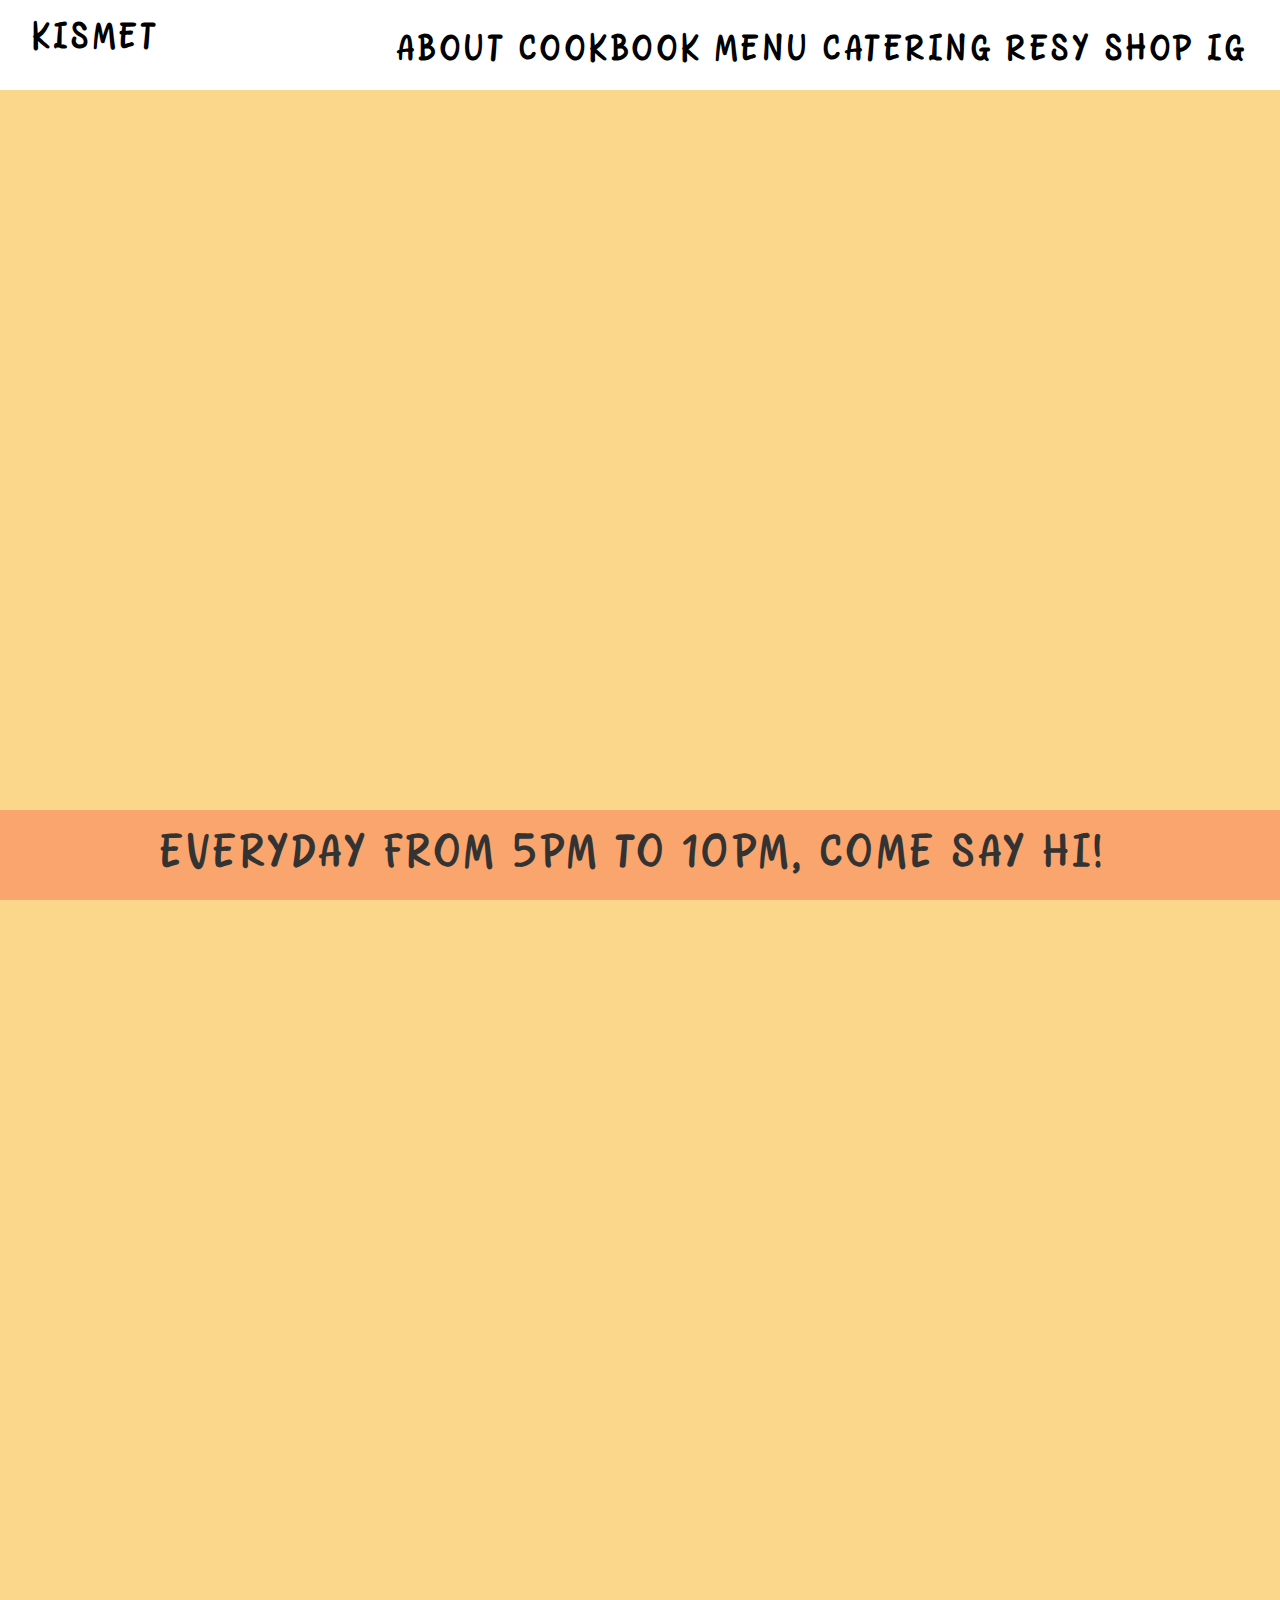
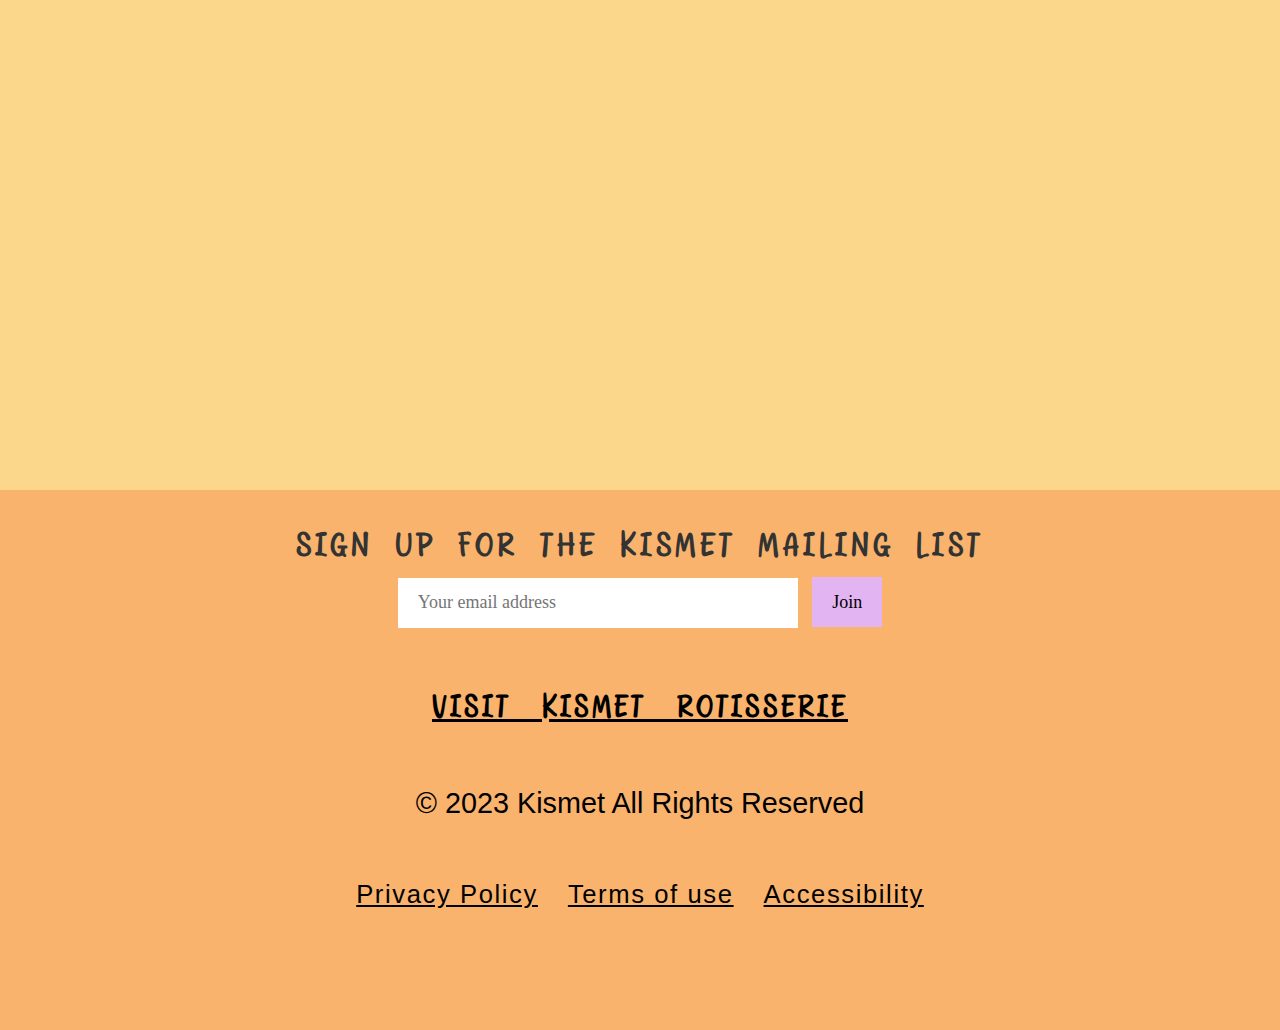
==== cookbook.html @ 77f4cd4a "Additional pages added" ====
<!DOCTYPE html>
<html lang="en">
  <head>
    <meta charset="UTF-8" />
    <meta name="viewport" content="width=device-width, initial-scale=1.0" />
    <link rel="stylesheet" href="style.css" />
    <title>Cookbook</title>
  </head>
  <body id="cookbook">
    <div class="container">
      <header>
        <nav>
          <div class="logo">
            <a href="./index.html" class="kismetla">kismet</a>
          </div>
          <div class="navbar">
            <a href="./about.html" class="kismetla">about</a>
            <a href="#" class="kismetla">Cookbook</a>
            <a href="#" class="kismetla">Menu</a>
            <a href="#" class="kismetla">Catering</a>
            <a href="#" class="kismetla">Resy</a>
            <a href="#" class="kismetla">Shop</a>
            <a href="#" class="kismetla">Ig</a>
          </div>
          <div class="hambuger">
            <div class="line"></div>
            <div class="line"></div>
          </div>
        </nav>
      </header>

      <div class="hambuger-menu">
        <div class="menu">
          <a href="./about.html" class="kismetla">about</a>
        </div>
        <div class="menu">
          <a href="./cookbook.html" class="kismetla">Cookbook</a>
        </div>
        <div class="menu">
          <a href="#" class="kismetla">Menu</a>
        </div>
        <div class="menu">
          <a href="#" class="kismetla">Catering</a>
        </div>
        <div class="menu">
          <a href="#" class="kismetla">Resy</a>
        </div>
        <div class="menu">
          <a href="#" class="kismetla">Shop</a>
        </div>
        <div class="menu">
          <a href="#" class="kismetla">Ig</a>
        </div>
      </div>

      <section>
        
      </section>

      <footer>
        <div class="footer-top">
          <form action="get">
            <h1>sign up for the kismet mailing list</h1>
            <input
              type="email"
              name="email"
              id="email"
              placeholder="Your email address"
            />
            <input
              type="submit"
              name="submit"
              value="Join"
              class="submit-button w-button"
            />
          </form>

          <div class="visit">
            <p>visit kismet rotisserie</p>
          </div>

          <div class="copywright">
            <p>© 2023 Kismet All Rights Reserved</p>
          </div>
        </div>

        <div class="footer-bottom">
          <div class="links">
            <a href="#">Privacy Policy</a>
            <a href="#">Terms of use</a>
            <a href="#">Accessibility</a>
          </div>
        </div>
      </footer>

      <div class="bottom-slider">
        <div class="slider-track">
          <div class="slide">
            <p class="kismetla slider">
              everyday from 5pm to 10pm, come say hi!
            </p>
          </div>

          <div class="slide">
            <p class="kismetla slider">
              everyday from 5pm to 10pm, come say hi!
            </p>
          </div>

          <div class="slide">
            <p class="kismetla slider">
              everyday from 5pm to 10pm, come say hi!
            </p>
          </div>
        </div>
      </div>
    </div>

    <script>
      const hambuger = document.querySelector(".hambuger");
      const hambugerMenu = document.querySelector(".hambuger-menu");

      hambuger.addEventListener("click", () => {
        hambuger.classList.toggle("active");
        hambugerMenu.classList.toggle("active");
      });
    </script>
  </body>
</html>
---- style.css ----
* {
    margin: 0;
    padding: 0;
    box-sizing: border-box;
}

@font-face {
    font-family: 'kismetla';
    src: url('lightstories-webfont.woff2') format('woff2');
    font-display: swap;
}

body {
    height: auto;
    font-family: sans-serif;
    background-color: #fad78a;
    position: relative;
}

header {
    width: 100%;
    height: 10vh;
    background-color: white;
    display: flex;
    justify-content: center;
    align-items: center;
    position: sticky;
    top: 0;
    z-index: 2;
}

nav {
    height: 50px;
    width: 95%;
    display: flex;
    justify-content: space-between;
}

nav .logo {
    width: fit-content;
    height: inherit;
}

.kismetla {
    font-family: 'kismetla';
    font-size: 35px;
    text-transform: uppercase;
    font-weight: 600;
    letter-spacing: 4.5px;
}

.kismetla:hover {
    font-style: italic;
}

.navbar {
    width: 70%;
    height: inherit;
    display: flex;
    justify-content: space-between;
    align-items: end;
}

nav a {
    text-decoration: none;
    color: inherit;
}

.hambuger,
.hambuger-menu {
    display: none;
}

.hero {
    height: 80vh;
    width: 100%;
    display: flex;
    justify-content: space-between;
    z-index: 1;
}

.hero .left {
    width: 53%;
    position: relative;
}

.hero .left .text {
    height: fit-content;
    padding: 50px;
    font-family: sans-serif;
    display: flex;
    gap: 30px;
    flex-direction: column;
    justify-content: space-between;
    position: absolute;
    bottom: 10%;
}

.hero .left .text h1 {
    font-size: 52px;
    font-weight: 400;
    text-align: left;
    line-height: 64px;
}

.hero .left .text a {
    width: fit-content;
    text-decoration: none;
    color: inherit;
    font-family: Arial, Helvetica, sans-serif;
    font-size: 60px;
    font-weight: 700;
}

.hero .right {
    width: 47%;
    background: url(./Assets/right-background.jpg);
    background-repeat: no-repeat;
    background-size: 100% 100%;
    background-position: top;
}

.hero .right:hover {
    border-top-left-radius: 30%;
    border-top-right-radius: 30%;
}

.bottom-slider {
    height: 10vh;
    width: 100%;
    overflow: hidden;
    background-color: #f9a56d;
    display: flex;
    align-items: center;
    position: fixed;
    bottom: 0;
}

.bottom-slider .slider-track {
    animation: scrollLeft 40s linear infinite;
    display: flex;
    width: calc(950px * 3);
}

.bottom-slider .slider-track .slide {
    width: fit-content;
    margin: 0 10rem;
}

.kismetla.slider {
    width: 950px;
    font-size: 45px;
    line-height: 60px;
    color: #333;
}

.kismetla.slider:hover {
    font-style: normal;
}

@keyframes scrollLeft {
    0% {
        transform: translateX(0);
    }

    100% {
        transform: translateX(calc(-950px * 2));
    }
}

.logo-slider {
    height: 20vh;
    width: 100%;
    margin: auto;
    display: flex;
    align-items: center;
    overflow: hidden;
    position: relative;
}

.logo-slider img.invert {
    filter: invert();
}

.logo-slider img {
    width: 150px;
    height: 40px;
}

.logo-slider .slide-track {
    animation: scroll 40s linear infinite;
    display: flex;
    width: calc(150px * 15);
}

.logo-slider .slide-track .slide {
    height: 40px;
    width: 150px;
    margin: 0 3rem;
}

@keyframes scroll {
    0% {
        transform: translateX(calc(-150px * 7));
    }

    100% {
        transform: translateX(0);
    }
}

section {
    width: 100%;
    height: 160vh;
    background-color: #8796d9;
    display: flex;
    flex-direction: column;
}

section .first {
    height: 80vh;
    width: inherit;
    padding: 40px;
    display: flex;
    justify-content: space-between;
}

section .first .left {
    width: 50%;
    background-image: url(./Assets/section-left.png);
    background-repeat: no-repeat;
    background-size: 100% 100%;
}

section .first .right {
    width: 50%;
    position: relative;
}

section .first .right article {
    width: 610px;
    display: flex;
    flex-direction: column;
    gap: 35px;
    position: absolute;
    top: 50%;
    left: 50%;
    transform: translate(-50%, -50%);
}

article h2 {
    font-weight: 400;
    font-size: 3.2rem;
    line-height: 3.8rem;
}

article p {
    font-size: 1.8rem;
    font-weight: 300;
    line-height: 2.4rem;
}

article a {
    font-weight: 500;
    width: fit-content;
    font-size: 2rem;
    color: inherit;
    text-decoration: none;
}

section .second {
    width: inherit;
    height: 80vh;
    display: flex;
    justify-content: space-between;
}

section .second .left {
    width: 50%;
    position: relative;
}

section .second .left article {
    width: 610px;
    display: flex;
    flex-direction: column;
    gap: 35px;
    position: absolute;
    top: 50%;
    left: 50%;
    transform: translate(-50%, -50%);
}

section .second .right {
    width: 50%;
    background-image: url(./Assets/section-right.png);
    background-repeat: no-repeat;
    background-size: contain;
    background-position: center;
}

footer {
    background-color: rgb(249, 179, 109);
    height: 60vh;
    width: inherit;
    padding: 40px 40px 110px;
    display: flex;
    flex-direction: column;
    justify-content: space-between;
    align-items: center;
}

.footer-top {
    width: 100%;
    height: 290px;
    display: flex;
    flex-direction: column;
    justify-content: space-between;
}

form {
    height: 100px;
    width: inherit;
    text-align: center;
    display: block;
}

form h1 {
    text-transform: uppercase;
    font-family: 'kismetla';
    letter-spacing: 4px;
    word-spacing: 10px;
    color: rgb(51, 51, 51);
    margin-bottom: 12px;
}

form #email {
    border: none;
    outline: none;
    width: 400px;
    height: 50px;
    margin-right: 10px;
    font-family: serif;
    font-size: 18px;
    display: inline-block;
    padding: 15px 20px;
}

input.w-button {
    appearance: button;
}

.submit-button {
    border: none;
    outline: none;
    background-color: #e2b4f2;
    height: 50px;
    font-size: 18px;
    padding: 15px 20px;
    font-family: Cambria, Cochin, serif;
}

.visit {
    width: inherit;
    height: fit-content;
}

.visit p {
    text-align: center;
    font-family: 'kismetla';
    font-size: 30px;
    font-weight: 600;
    text-transform: uppercase;
    text-decoration: underline;
    word-spacing: 20px;
    letter-spacing: 3px;
}

.copywright {
    width: inherit;
    height: fit-content;
}

.copywright p {
    text-align: center;
    font-size: 1.8rem;
    font-weight: 300;
    font-family: 'Segoe UI', sans-serif;
}

.footer-bottom {
    width: 100%;
    height: 40px;
    display: flex;
    justify-content: center;
}

.footer-bottom .links {
    display: flex;
    gap: 30px;
}

.footer-bottom .links a {
    color: inherit;
    font-size: 1.6rem;
    letter-spacing: 0.1rem;
}

/* 
DESKTOP = ABOUT
*/

#about section {
    height: 2000px;
    width: 100%;
    text-align: center;
    background-color: #fad78a;
    align-items: center;
}

#about section .about {
    width: 700px;
    height: inherit;
    display: flex;
    flex-direction: column;
    justify-content: space-evenly;
}

#about section .about-img {
    width: inherit;
    height: 800px;
    display: flex;
    flex-direction: column;
    justify-content: space-between;
}

.kismetla.bold {
    font-size: 48px;
}

#about section .about-img .img {
    height: 700px;
    width: inherit;
    border-radius: 50%;
    background: url(./Assets/aboutImage.png);
    background-repeat: no-repeat;
    background-size: cover;
}

#about section .about .address {
    height: 580px;
    width: inherit;
    font-family: monospace;
    font-size:54px;
    display: flex;
    flex-direction: column;
    justify-content: space-between;
    margin-bottom: 150px;
}

#about section .about .address h2 {
    font: inherit;
}

#about section .about .address a {
    color: inherit;
}

#about section .about .address a:last-child {
    font-size: 50px;
}

#about section .about .press {
    height: 190px;
    width: inherit;
    display: flex;
    flex-direction: column;
    justify-content: space-between;
}

#about section .about .click-here {
    font-family: monospace;
    font-size: 30px;
    display: flex;
    flex-direction: column;
    gap: 25px;
}

#about section .about .click-here h2 {
    font: inherit;
}

#about section .about .click-here a {
    color: inherit;
}

/* 
DESKTOP = COOKBOOK
*/

#cookbook section {
    height: 2000px;
    width: 100%;
    text-align: center;
    background-color: #fad78a;
    align-items: center;
}






















@media screen and (max-width:430px) {
    .navbar {
        display: none;
    }

    body {
        position: relative;
    }

    header {
        position: sticky;
    }

    nav {
        height: 35px;
        width: 90%;
        align-items: center;
    }

    .hambuger {
        display: block;
        width: 30px;
        height: 12px;
        position: relative;
    }

    .line {
        width: 30px;
        height: 3px;
        background-color: black;
        position: absolute;
    }

    .line:last-child {
        bottom: 0;
    }

    .kismetla {
        font-size: 30px;
    }

    .hero {
        flex-direction: column-reverse;
    }

    .hero .right {
        width: 100%;
        height: 60vh;
    }

    .hero .left {
        width: 100%;
        height: 20vh;
    }

    .hero .left .text {
        padding: 10px;
        gap: 10px;
        position: initial;
    }

    .hero .left .text h1 {
        font-size: 1.4rem;
        line-height: 2rem;
    }

    .hero .left .text a {
        font-size: 25px;
    }

    .bottom-slider {
        bottom: 0%;
    }

    .kismetla.slider {
        font-size: 25px;
        width: 690px;
        line-height: 30px;
    }

    .bottom-slider .slider-track .slide {
        margin: 0 5rem;
    }

    .bottom-slider .slider-track {
        width: calc(690px * 3);
    }

    @keyframes scrollLeft {
        0% {
            transform: translateX(0);
        }

        100% {
            transform: translateX(calc(-610px * 2));
        }
    }

    .logo-slider .slide-track {
        animation: scroll 80s linear infinite;
        width: calc(120px* 15);
    }

    .logo-slider .slide-track .slide {
        width: fit-content;
    }

    .logo-slider img {
        width: 120px;
    }

    section {
        height: fit-content;
        font-family: 'Segoe UI', sans-serif
    }

    section .first {
        height: auto;
        padding: 50px 15px;
        flex-direction: column;
        gap: 30px;
    }

    section .first .left {
        height: 40vh;
        width: 100%;
    }

    section .first .right {
        height: 600px;
        width: 100%;
    }

    section .first .right article {
        width: 100%;
        gap: 10px;
        padding: 0 10px;
    }

    article h2 {
        font-size: 25px;
        line-height: 2.4rem;
    }

    article p {
        font-family: inherit;
    }

    article a {
        font-size: 18px;
    }

    section .second {
        height: 750px;
        padding: 0 25px;
        flex-direction: column;
        justify-content: space-evenly;
    }

    section .second .left {
        width: 100%;
    }

    section .second .right {
        width: 100%;
        height: 230px;
    }

    section .second .left article {
        width: 100%;
        position: initial;
        transform: initial;
    }

    footer {
        height: 690px;
        background-color: #f9a56d;
    }

    form {
        height: 220px;
    }

    form h1 {
        font-size: 30px;
        line-height: 30px;
    }

    form #email {
        width: inherit;
    }

    .submit-button {
        margin-top: 19px;
    }

    .footer-top {
        height: fit-content;
        gap: 30px;
    }

    .copywright p {
        font-size: 22px;
    }

    .footer-bottom {
        height: fit-content;
    }

    .footer-bottom .links {
        flex-direction: column;
        gap: 10px;
        text-align: center;
    }

    .footer-bottom .links a {
        font-size: 22px;
    }

    .hambuger-menu {
        width: 100%;
        height: 100vh;
        background-color: #f9a56d;
        position: fixed;
        z-index: 2;
        transition: 0.3s;
    }

    .hambuger-menu.active {
        display: block;
    }

    .hambuger-menu .menu {
        padding: 20px 15px;
        width: fit-content;
    }

    .hambuger-menu .menu a {
        text-decoration: none;
        color: inherit;
    }

    .hambuger.active .line:first-child {
        transform: translateY(0px) rotate(45deg);
    }

    .hambuger.active .line:last-child {
        transform: translateY(-10px) rotate(-45deg);
    }

    #about section {
        height: 1200px;
    }

    #about section .about {
        width: 100%;
        padding: 0 30px;
    }

    h1.kismetla.bold {
        display: none;
    }

    #about section .about-img {
        align-items: center;
        height: 300px;
    }

    #about section .about-img .img {
        height: 300px;
        width: 300px;
    }

    #about section .about .address {
        font-size: 25px;
        height: fit-content;
        justify-content: initial;
        gap: 40px;
        margin-bottom: 30px;
    }

    #about section .about .address h2 {
        line-height: 40px;
    }

    #about section .about .address a:last-child {
        font-size: 22px;
    }

    .kismetla.bold {
        font-size: 38px;
    }

    #about section .about .press {
        height: 225px;
    }

    #about section .about .click-here {
        font-size: 22px;
    }
}
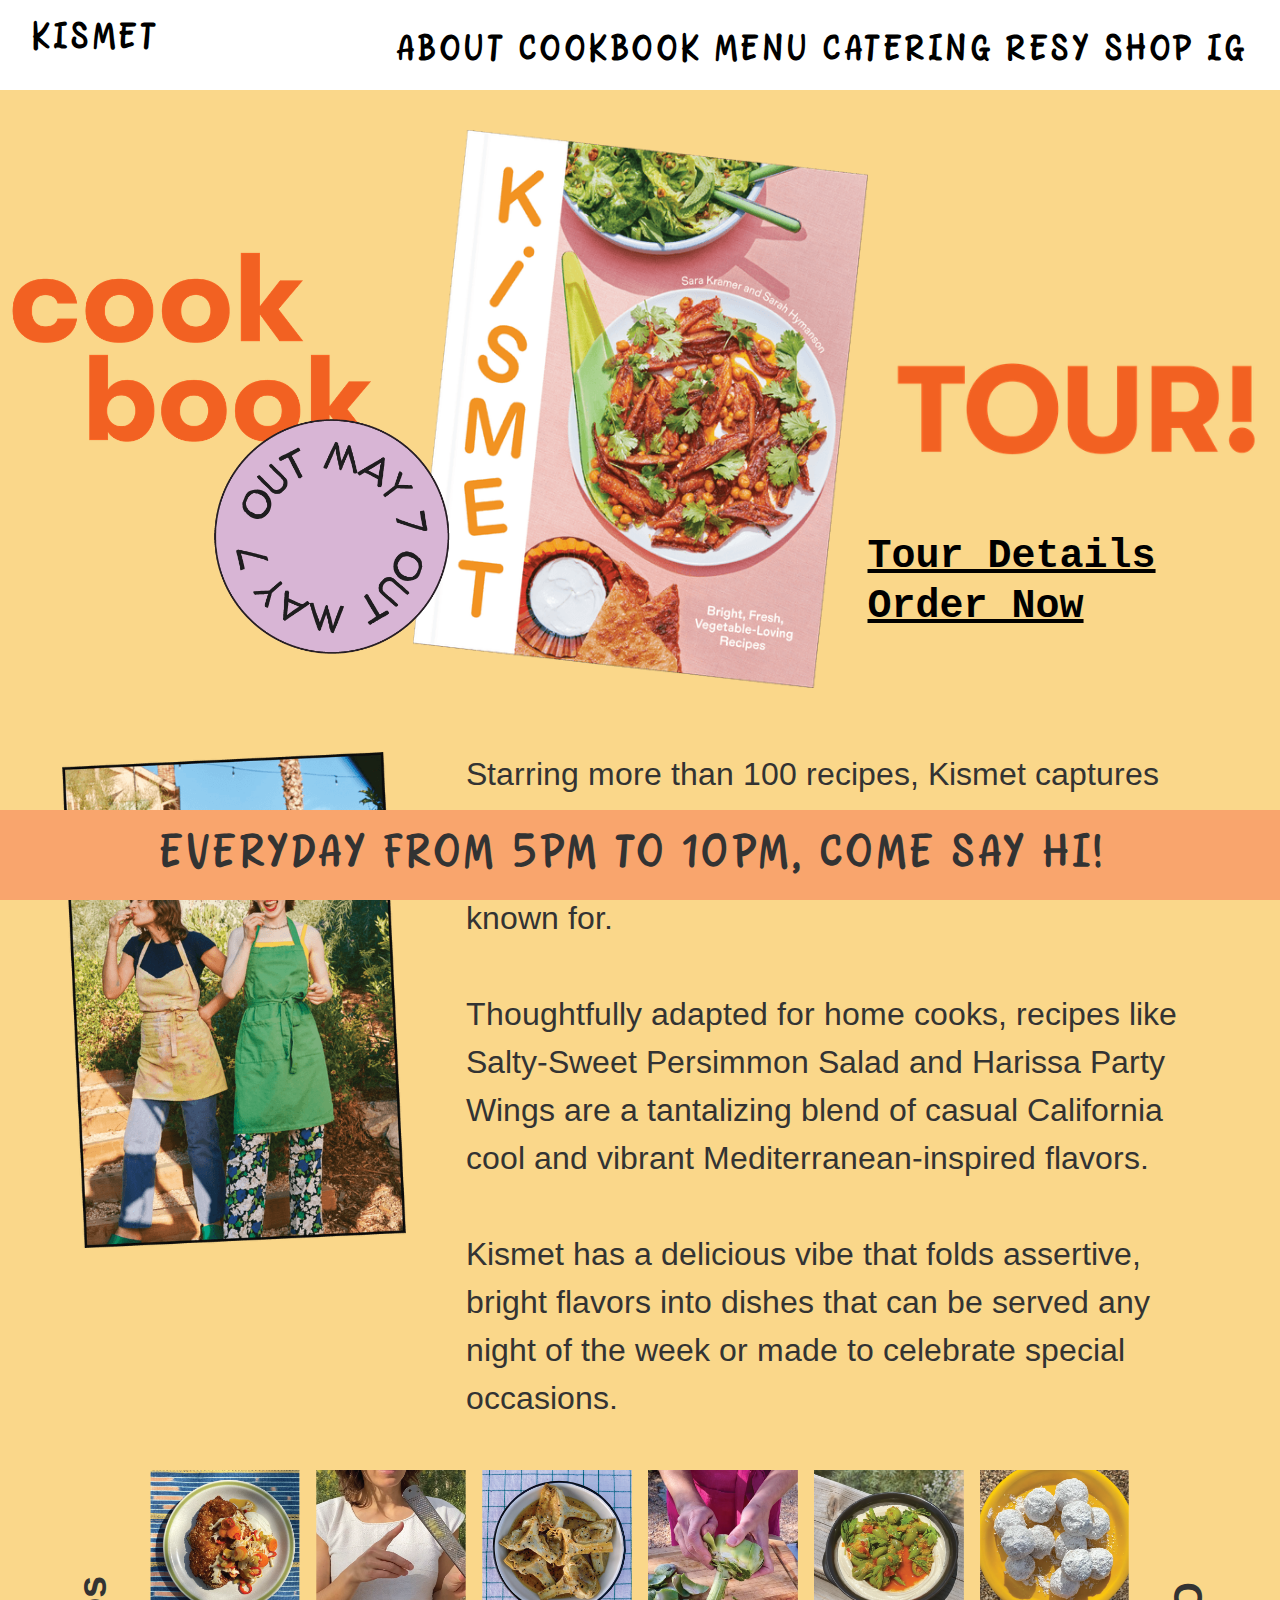
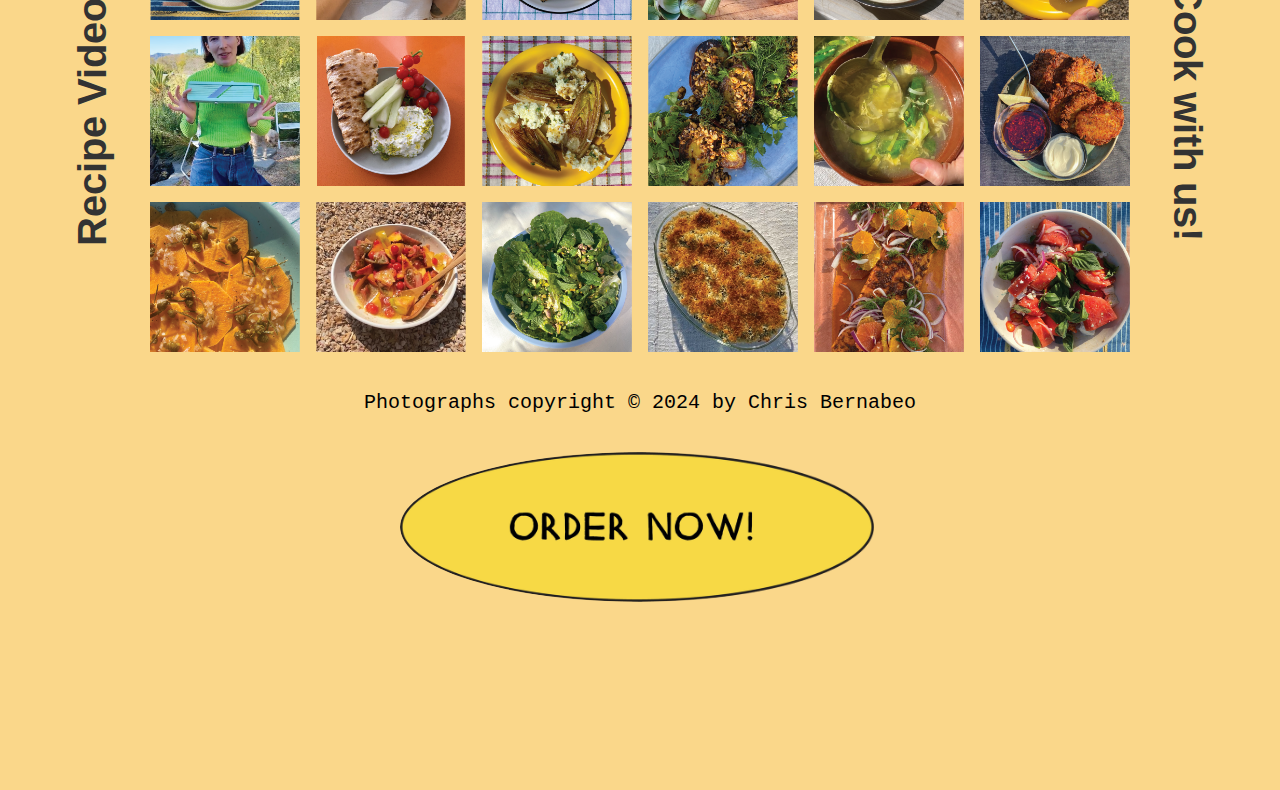
==== commit 1c45bed0: "Added pages" ====
--- a/cookbook.html
+++ b/cookbook.html
@@ -3,6 +3,10 @@
   <head>
     <meta charset="UTF-8" />
     <meta name="viewport" content="width=device-width, initial-scale=1.0" />
+    <link
+      href="https://fonts.googleapis.com/css2?family=Arimo:ital,wght@0,400..700;1,400..700&display=swap"
+      rel="stylesheet"
+    />
     <link rel="stylesheet" href="style.css" />
     <title>Cookbook</title>
   </head>
@@ -54,44 +58,117 @@
       </div>
 
       <section>
-        
+        <div class="cookbook">
+          <div class="cookbook-header">
+            <div class="cookbook-cover">
+              <div class="left">
+                <img src="./Assets/cookbookHero (4).png" alt="" />
+                <img src="./Assets/cookbookHero (3).png" alt="" />
+              </div>
+
+              <div class="center"></div>
+              <div class="right">
+                <img src="./Assets/cookbookHero (5).png" alt="" />
+                <div>
+                  <a href="#">Tour Details</a>
+                  <a href="#">Order Now</a>
+                </div>
+              </div>
+            </div>
+          </div>
+          <div class="cookbook-text">
+            <div class="img"></div>
+            <article>
+              <p>
+                Starring more than 100 recipes, Kismet captures the casual,
+                superfresh, vegetable-forward cooking the award-winning Los
+                Angeles restaurants are known for.
+                <br />
+                <br />
+                Thoughtfully adapted for home cooks, recipes like Salty-Sweet
+                Persimmon Salad and Harissa Party Wings are a tantalizing blend
+                of casual California cool and vibrant Mediterranean-inspired
+                flavors.
+                <br />
+                <br />
+                Kismet has a delicious vibe that folds assertive, bright flavors
+                into dishes that can be served any night of the week or made to
+                celebrate special occasions.
+              </p>
+            </article>
+          </div>
+          <div class="grid-section">
+            <div class="grid-text">
+              <h3>Recipe Videos</h3>
+            </div>
+
+            <div class="main-grid">
+              <div class="grid-image">
+                <div class="transparency"></div>
+              </div>
+              <div class="grid-image">
+                <div class="transparency"></div>
+              </div>
+              <div class="grid-image">
+                <div class="transparency"></div>
+              </div>
+              <div class="grid-image">
+                <div class="transparency"></div>
+              </div>
+              <div class="grid-image">
+                <div class="transparency"></div>
+              </div>
+              <div class="grid-image">
+                <div class="transparency"></div>
+              </div>
+              <div class="grid-image">
+                <div class="transparency"></div>
+              </div>
+              <div class="grid-image">
+                <div class="transparency"></div>
+              </div>
+              <div class="grid-image">
+                <div class="transparency"></div>
+              </div>
+              <div class="grid-image">
+                <div class="transparency"></div>
+              </div>
+              <div class="grid-image">
+                <div class="transparency"></div>
+              </div>
+              <div class="grid-image">
+                <div class="transparency"></div>
+              </div>
+              <div class="grid-image">
+                <div class="transparency"></div>
+              </div>
+              <div class="grid-image">
+                <div class="transparency"></div>
+              </div>
+              <div class="grid-image">
+                <div class="transparency"></div>
+              </div>
+              <div class="grid-image">
+                <div class="transparency"></div>
+              </div>
+              <div class="grid-image">
+                <div class="transparency"></div>
+              </div>
+              <div class="grid-image">
+                <div class="transparency"></div>
+              </div>
+            </div>
+
+            <div class="grid-text">
+              <h3>Cook with us!</h3>
+            </div>
+          </div>
+          <div class="copywright">
+            <p>Photographs copyright © 2024 by Chris Bernabeo</p>
+          </div>
+          <div class="order-btn"></div>
+        </div>
       </section>
-
-      <footer>
-        <div class="footer-top">
-          <form action="get">
-            <h1>sign up for the kismet mailing list</h1>
-            <input
-              type="email"
-              name="email"
-              id="email"
-              placeholder="Your email address"
-            />
-            <input
-              type="submit"
-              name="submit"
-              value="Join"
-              class="submit-button w-button"
-            />
-          </form>
-
-          <div class="visit">
-            <p>visit kismet rotisserie</p>
-          </div>
-
-          <div class="copywright">
-            <p>© 2023 Kismet All Rights Reserved</p>
-          </div>
-        </div>
-
-        <div class="footer-bottom">
-          <div class="links">
-            <a href="#">Privacy Policy</a>
-            <a href="#">Terms of use</a>
-            <a href="#">Accessibility</a>
-          </div>
-        </div>
-      </footer>
 
       <div class="bottom-slider">
         <div class="slider-track">
--- a/style.css
+++ b/style.css
@@ -26,7 +26,7 @@
     align-items: center;
     position: sticky;
     top: 0;
-    z-index: 2;
+    z-index: 3;
 }
 
 nav {
@@ -451,7 +451,7 @@
     height: 580px;
     width: inherit;
     font-family: monospace;
-    font-size:54px;
+    font-size: 54px;
     display: flex;
     flex-direction: column;
     justify-content: space-between;
@@ -499,12 +499,350 @@
 */
 
 #cookbook section {
-    height: 2000px;
+    height: 2300px;
     width: 100%;
-    text-align: center;
     background-color: #fad78a;
+    justify-content: center;
     align-items: center;
-}
+    position: relative;
+}
+
+#cookbook section .cookbook {
+    width: 1300px;
+    height: 2220px;
+    display: flex;
+    flex-direction: column;
+    align-items: center;
+}
+
+#cookbook section .cookbook .cookbook-header {
+    width: inherit;
+    height: 620px;
+    display: flex;
+}
+
+#cookbook section .cookbook .cookbook-header .cookbook-cover {
+    width: inherit;
+    height: 90%;
+    position: relative;
+    display: grid;
+    grid-template-columns: 1fr auto 1fr;
+}
+
+#cookbook section .cookbook .cookbook-header .cookbook-cover div {
+    width: auto;
+    position: relative;
+}
+
+#cookbook section .cookbook .cookbook-header .cookbook-cover img {
+    width: 100%;
+    position: absolute;
+}
+
+#cookbook section .cookbook .cookbook-header .cookbook-cover .left img:first-child {
+    top: 20%;
+    left: 0;
+}
+
+#cookbook section .cookbook .cookbook-header .cookbook-cover .left img:last-child {
+    width: 60%;
+    z-index: 2;
+    top: 50%;
+    left: 50%;
+    animation: rotate 30s linear infinite;
+}
+
+@keyframes rotate {
+    0% {
+        transform: rotate(0deg);
+    }
+
+    50% {
+        transform: rotate(180deg);
+    }
+
+    100% {
+        transform: rotate(360deg);
+    }
+
+}
+
+#cookbook section .cookbook .cookbook-header .cookbook-cover .center {
+    width: 455px;
+    background: url(./Assets/cookbookHero\ \(1\).png);
+    background-repeat: no-repeat;
+    background-size: 100% 100%;
+}
+
+#cookbook section .cookbook .cookbook-header .cookbook-cover .right img {
+    top: 40%;
+    left: 0;
+}
+
+#cookbook section .cookbook .cookbook-header .cookbook-cover .right div {
+    text-align: left;
+    position: absolute;
+    bottom: 10%;
+}
+
+#cookbook section .cookbook .cookbook-header .cookbook-cover .right div a {
+    color: #000;
+    font-size: 40px;
+    font-weight: 700;
+    font-family: monospace;
+    line-height: 50px;
+    display: block;
+}
+
+#cookbook section .cookbook .cookbook-text {
+    width: 1160px;
+    height: 720px;
+    display: flex;
+    justify-content: space-between;
+}
+
+#cookbook section .cookbook .cookbook-text .img {
+    width: 30%;
+    background: url(./Assets/cookbook-article.png);
+    background-repeat: no-repeat;
+    background-size: contain;
+}
+
+#cookbook section .cookbook .cookbook-text article {
+    width: 65%;
+}
+
+#cookbook section .cookbook .cookbook-text article p {
+    font-family: "Arimo", sans-serif;
+    width: 720px;
+    font-size: 32px;
+    line-height: 150%;
+    color: #333;
+}
+
+#cookbook section .cookbook .grid-section {
+    width: 1160px;
+    height: 482px;
+    position: relative;
+}
+
+#cookbook section .cookbook .grid-section .grid-text {
+    width: 482px;
+    height: 50px;
+    position: absolute;
+    top: 50%;
+    transform: translate(0%, 50%);
+    display: flex;
+    justify-content: center;
+    align-items: center;
+}
+
+#cookbook section .cookbook .grid-section .grid-text h3 {
+    font-family: "Arimo", sans-serif;
+    font-size: 40px;
+    color: #333;
+    font-weight: 700;
+}
+
+#cookbook section .cookbook .grid-section .grid-text:first-child {
+    transform: translate(0%, -50%) rotate(-90deg);
+    left: -18%;
+}
+
+#cookbook section .cookbook .grid-section .grid-text:last-child {
+    transform: translate(0%, -50%) rotate(90deg);
+    right: -18%;
+}
+
+#cookbook section .cookbook .grid-section .main-grid {
+    width: 980px;
+    height: 100%;
+    position: absolute;
+    top: 0%;
+    left: 50%;
+    transform: translate(-50%, 0%);
+    display: grid;
+    align-items: center;
+    justify-content: center;
+    grid-template-columns: auto auto auto auto auto auto;
+    grid-template-rows: auto auto auto;
+    grid-template-columns: 1fr 1fr 1fr 1fr 1fr 1fr;
+    grid-auto-columns: 1fr;
+    grid-row-gap: 16px;
+    grid-column-gap: 16px;
+}
+
+#cookbook section .cookbook .grid-section .main-grid .grid-image {
+    width: 150px;
+    height: 150px;
+    position: relative;
+}
+
+#cookbook section .cookbook .grid-section .main-grid .grid-image:hover {
+    cursor: pointer;
+
+    .transparency {
+        display: block;
+    }
+}
+
+.transparency {
+    position: absolute;
+    width: 100%;
+    height: 100%;
+    top: 0;
+    background-color: rgba(255, 255, 255, 0.3);
+    display: none;
+}
+
+#cookbook section .cookbook .grid-section .main-grid .grid-image:nth-child(1) {
+    background: url(./Assets/grid-1.png);
+    background-repeat: no-repeat;
+    background-size: 100%;
+}
+
+#cookbook section .cookbook .grid-section .main-grid .grid-image:nth-child(2) {
+    background: url(./Assets/grid-2.png);
+    background-repeat: no-repeat;
+    background-size: 100%;
+}
+
+#cookbook section .cookbook .grid-section .main-grid .grid-image:nth-child(3) {
+    background: url(./Assets/gird-3.png);
+    background-repeat: no-repeat;
+    background-size: 100%;
+}
+
+#cookbook section .cookbook .grid-section .main-grid .grid-image:nth-child(4) {
+    background: url(./Assets/grid-4.png);
+    background-repeat: no-repeat;
+    background-size: 100%;
+}
+
+#cookbook section .cookbook .grid-section .main-grid .grid-image:nth-child(5) {
+    background: url(./Assets/grid-5.png);
+    background-repeat: no-repeat;
+    background-size: 100%;
+}
+
+#cookbook section .cookbook .grid-section .main-grid .grid-image:nth-child(6) {
+    background: url(./Assets/grid-6.png);
+    background-repeat: no-repeat;
+    background-size: 100%;
+}
+
+#cookbook section .cookbook .grid-section .main-grid .grid-image:nth-child(7) {
+    background: url(./Assets/grid-7.png);
+    background-repeat: no-repeat;
+    background-size: 100%;
+}
+
+#cookbook section .cookbook .grid-section .main-grid .grid-image:nth-child(8) {
+    background: url(./Assets/grid-8.png);
+    background-repeat: no-repeat;
+    background-size: 100%;
+}
+
+#cookbook section .cookbook .grid-section .main-grid .grid-image:nth-child(9) {
+    background: url(./Assets/grid-9.png);
+    background-repeat: no-repeat;
+    background-size: 100%;
+}
+
+#cookbook section .cookbook .grid-section .main-grid .grid-image:nth-child(10) {
+    background: url(./Assets/grid-10.png);
+    background-repeat: no-repeat;
+    background-size: 100%;
+}
+
+#cookbook section .cookbook .grid-section .main-grid .grid-image:nth-child(11) {
+    background: url(./Assets/grid-11.png);
+    background-repeat: no-repeat;
+    background-size: 100%;
+}
+
+#cookbook section .cookbook .grid-section .main-grid .grid-image:nth-child(12) {
+    background: url(./Assets/grid-12.png);
+    background-repeat: no-repeat;
+    background-size: 100%;
+}
+
+#cookbook section .cookbook .grid-section .main-grid .grid-image:nth-child(13) {
+    background: url(./Assets/grid-13.png);
+    background-repeat: no-repeat;
+    background-size: 100%;
+}
+
+#cookbook section .cookbook .grid-section .main-grid .grid-image:nth-child(14) {
+    background: url(./Assets/grid-14.png);
+    background-repeat: no-repeat;
+    background-size: 100%;
+}
+
+#cookbook section .cookbook .grid-section .main-grid .grid-image:nth-child(15) {
+    background: url(./Assets/grid-15.png);
+    background-repeat: no-repeat;
+    background-size: 100%;
+}
+
+#cookbook section .cookbook .grid-section .main-grid .grid-image:nth-child(16) {
+    background: url(./Assets/grid-16.png);
+    background-repeat: no-repeat;
+    background-size: 100%;
+}
+
+#cookbook section .cookbook .grid-section .main-grid .grid-image:nth-child(17) {
+    background: url(./Assets/grid-17.png);
+    background-repeat: no-repeat;
+    background-size: 100%;
+}
+
+#cookbook section .cookbook .grid-section .main-grid .grid-image:nth-child(18) {
+    background: url(./Assets/grid-18.png);
+    background-repeat: no-repeat;
+    background-size: 100%;
+}
+
+#cookbook section .cookbook .copywright {
+    width: 100%;
+    height: 30px;
+    margin-top: 35px;
+    display: flex;
+    justify-content: center;
+    align-items: center;
+}
+
+#cookbook section .cookbook .copywright p {
+    font-family: monospace;
+    font-size: 20px;
+}
+
+.order-btn {
+    width: 480px;
+    height: 150px;
+    border-radius: 50%;
+    background: url(./Assets/order-btn.png);
+    background-repeat: no-repeat;
+    background-size: contain;
+    margin-top: 35px;
+}
+
+.order-btn:hover {
+    cursor: pointer;
+}
+
+
+
+
+
+
+
+
+
+
+
+
+
 
 
 
@@ -777,8 +1115,12 @@
         transform: translateY(-10px) rotate(-45deg);
     }
 
+    /* 
+    MOBILE = ABOUT
+    */
+
     #about section {
-        height: 1200px;
+        height: 1100px;
     }
 
     #about section .about {
@@ -827,4 +1169,138 @@
     #about section .about .click-here {
         font-size: 22px;
     }
+
+    /* 
+    MOBILE = COOKBOOK
+    */
+
+    #cookbook section {
+        height: fit-content;
+    }
+
+    #cookbook section .cookbook {
+        width: 100%;
+        height: 3650px;
+        padding: 0 15px;
+    }
+
+    #cookbook section .cookbook .cookbook-header {
+        height: fit-content;
+    }
+
+    #cookbook section .cookbook .cookbook-header .cookbook-cover {
+        height: 1020px;
+        display: flex;
+        flex-direction: column;
+        justify-content: space-evenly;
+    }
+
+    #cookbook section .cookbook .cookbook-header .cookbook-cover div {
+        width: 100% !important;
+        height: 250px;
+    }
+
+    #cookbook section .cookbook .cookbook-header .cookbook-cover .left img:last-child {
+        width: 40%;
+        top: 200%;
+        left: 0%;
+    }
+
+    #cookbook section .cookbook .cookbook-header .cookbook-cover .center {
+        height: 310px;
+        background-size: contain;
+        background-position: center;
+    }
+
+    #cookbook section .cookbook .cookbook-header .cookbook-cover .right img {
+        top: 0;
+        left: 50%;
+        transform: translate(-50%, 0%);
+        width: 80%;
+    }
+
+    #cookbook section .cookbook .cookbook-header .cookbook-cover .right div {
+        height: fit-content;
+        text-align: center;
+        left: 50%;
+        transform: translate(-50%, 10%);
+    }
+
+    #cookbook section .cookbook .cookbook-text {
+        width: 100%;
+        height: 1600px;
+        flex-direction: column;
+        justify-content: space-evenly;
+    }
+
+    #cookbook section .cookbook .cookbook-text .img {
+        width: 100%;
+        height: 480px;
+    }
+
+    #cookbook section .cookbook .cookbook-text article {
+        width: 100%;
+    }
+
+    #cookbook section .cookbook .cookbook-text article p {
+        width: 100%;
+        font-size: 28px;
+        margin-bottom: 50px;
+    }
+
+    #cookbook section .cookbook .grid-section {
+        width: 100%;
+        height: 700px;
+    }
+
+    #cookbook section .cookbook .grid-section .main-grid {
+        width: 100%;
+        height: 560px;
+        grid-template-rows: auto auto auto auto auto auto;
+        grid-template-columns: 1fr 1fr 1fr;
+        top: 50%;
+        transform: translate(-50%, -50%);
+    }
+
+    #cookbook section .cookbook .grid-section .main-grid .grid-image {
+        width: 100px;
+        height: 80px;
+    }
+
+    #cookbook section .cookbook .grid-section .grid-text {
+        width: 100%;
+        top: initial;
+    }
+
+    #cookbook section .cookbook .grid-section .grid-text:first-child {
+        left: 50%;
+        transform: translate(-50%, 0%) rotate(0);
+    }
+
+    #cookbook section .cookbook .grid-section .grid-text:last-child {
+        transform: translate(-50%, 0%) rotate(0);
+        right: initial;
+        left: 50%;
+        bottom: 0%;
+    }
+
+    #cookbook section .cookbook .grid-section .grid-text h3 {
+        font-size: 28px;
+    }
+
+    #cookbook section .cookbook .copywright {
+        height: 40px;
+        margin-top: 20px;
+    }
+
+    #cookbook section .cookbook .copywright p {
+        font-size: 16px;
+        font-weight: 300;
+    }
+
+    .order-btn {
+        width: 100%;
+        height: 105px;
+    }
+
 }